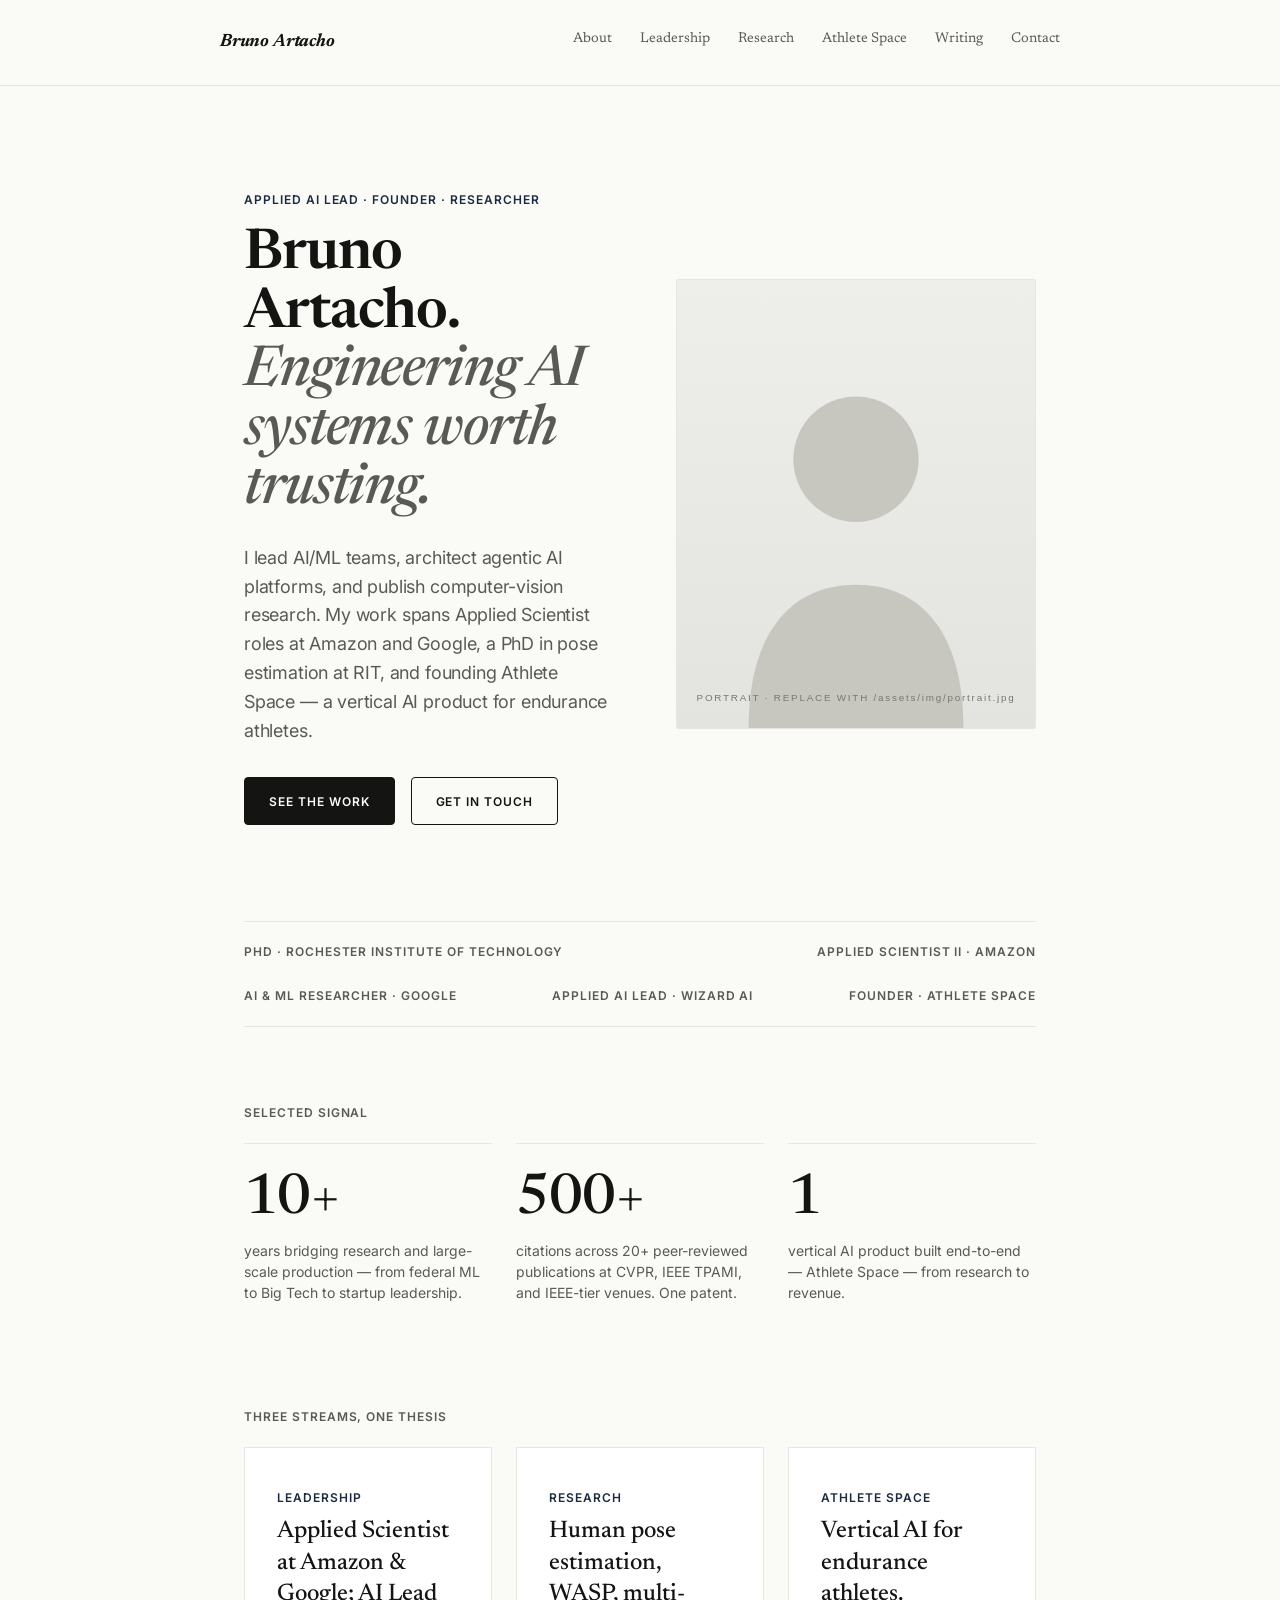
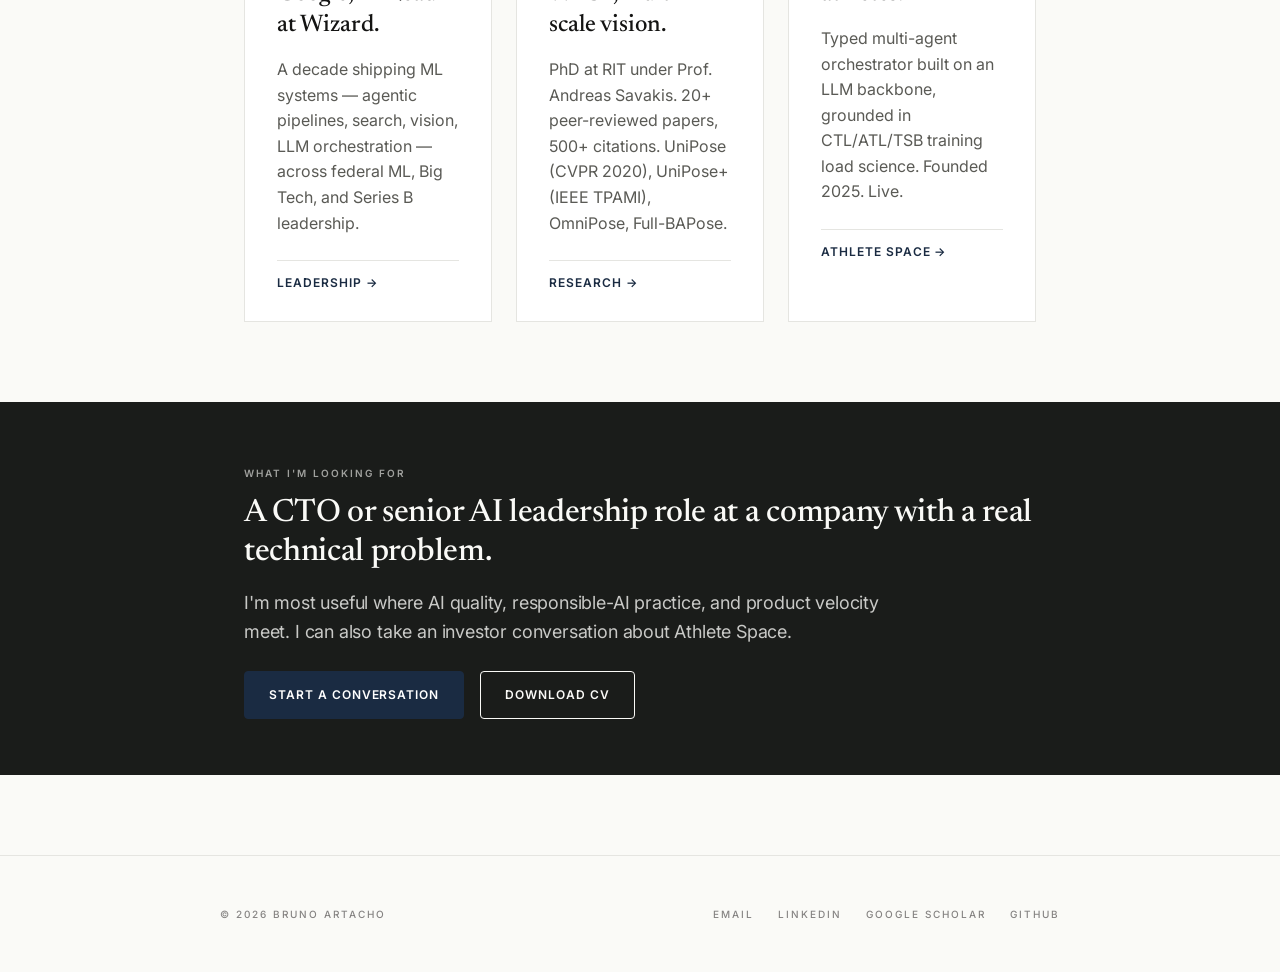
==== index.html @ 6387c923 "Initial site" ====
<!DOCTYPE html>
<html lang="en">
<head>
  <meta charset="UTF-8">
  <meta name="viewport" content="width=device-width, initial-scale=1">
  <title>Bruno Artacho — Applied AI Lead · Founder · Researcher</title>
  <meta name="description" content="Bruno Artacho — Applied AI Lead & Principal Scientist at Wizard AI, founder of Athlete Space, and computer-vision researcher (PhD, RIT). I architect agentic AI platforms, ship production ML systems, and translate research into revenue.">
  <meta property="og:title" content="Bruno Artacho — Applied AI Lead · Founder · Researcher">
  <meta property="og:description" content="Applied AI Lead & Principal Scientist at Wizard AI, founder of Athlete Space, and computer-vision researcher. I architect agentic AI platforms and translate research into revenue.">
  <meta property="og:type" content="website">
  <meta property="og:url" content="https://brunoartacho.com/">
  <link rel="canonical" href="https://brunoartacho.com/">
  <link rel="preconnect" href="https://fonts.googleapis.com">
  <link rel="preconnect" href="https://fonts.gstatic.com" crossorigin>
  <link rel="stylesheet" href="https://fonts.googleapis.com/css2?family=Inter:wght@400;500;600&family=Newsreader:ital,opsz,wght@0,6..72,400;0,6..72,500;0,6..72,600;1,6..72,500&family=Material+Symbols+Outlined:opsz,wght,FILL,GRAD@24,400,0,0&display=swap">
  <link rel="stylesheet" href="/assets/css/site.css">
  <link rel="icon" type="image/svg+xml" href="/favicon.svg">
  <link rel="alternate icon" type="image/x-icon" href="/favicon.ico">
  <link rel="apple-touch-icon" href="/apple-touch-icon.png">
</head>
<body>

  <!-- NAV -->
  <header class="nav">
    <div class="container nav-inner">
      <a class="nav-brand" href="/">Bruno Artacho</a>
      <nav class="nav-links" aria-label="Primary">
        <a href="/about.html">About</a>
        <a href="/leadership.html">Leadership</a>
        <a href="/research.html">Research</a>
        <a href="/athletespace.html">Athlete Space</a>
        <a href="/writing.html">Writing</a>
        <a href="/contact.html">Contact</a>
      </nav>
      <button class="nav-toggle" aria-label="Menu" aria-expanded="false">
        <span class="material-symbols-outlined">menu</span>
      </button>
    </div>
  </header>

  <main class="container">

    <!-- HERO -->
    <section class="home-hero">
      <div>
        <p class="label-caps home-hero__eyebrow">Applied AI Lead · Founder · Researcher</p>
        <h1 class="headline-xl home-hero__headline">
          Bruno Artacho.
          <br>
          <em>Engineering AI systems worth trusting.</em>
        </h1>
        <p class="body-lg home-hero__sub">
          I lead AI/ML teams, architect agentic AI platforms, and publish computer-vision research. My work spans Applied Scientist roles at Amazon and Google, a PhD in pose estimation at RIT, and founding Athlete Space — a vertical AI product for endurance athletes.
        </p>
        <div class="flex gap-16 mt-32 flex-wrap">
          <a class="btn btn--primary" href="/leadership.html">See the work</a>
          <a class="btn btn--ghost" href="/contact.html">Get in touch</a>
        </div>
      </div>
      <div>
        <img class="portrait" src="/assets/img/portrait.jpg" onerror="this.onerror=null;this.src='/assets/img/portrait.svg';" alt="Bruno Artacho portrait" loading="eager">
      </div>
    </section>

    <!-- CREDENTIAL STRIP -->
    <section class="credstrip label-caps">
      <span>PhD · Rochester Institute of Technology</span>
      <span>Applied Scientist II · Amazon</span>
      <span>AI &amp; ML Researcher · Google</span>
      <span>Applied AI Lead · Wizard AI</span>
      <span>Founder · Athlete Space</span>
    </section>

    <!-- METRICS -->
    <section class="section">
      <p class="label-caps muted mb-24">Selected signal</p>
      <div class="metrics">
        <div class="metric">
          <div class="metric__num">10+</div>
          <div class="metric__label">years bridging research and large-scale production — from federal ML to Big Tech to startup leadership.</div>
        </div>
        <div class="metric">
          <div class="metric__num">500+</div>
          <div class="metric__label">citations across 20+ peer-reviewed publications at CVPR, IEEE TPAMI, and IEEE-tier venues. One patent.</div>
        </div>
        <div class="metric">
          <div class="metric__num">1</div>
          <div class="metric__label">vertical AI product built end-to-end — Athlete Space — from research to revenue.</div>
        </div>
      </div>
    </section>

    <!-- PILLARS -->
    <section class="section">
      <p class="label-caps muted mb-24">Three streams, one thesis</p>
      <div class="grid-3">

        <a class="card" href="/leadership.html">
          <p class="label-caps card__eyebrow">Leadership</p>
          <h3 class="headline-md card__title">Applied Scientist at Amazon &amp; Google; AI Lead at Wizard.</h3>
          <p class="card__body">A decade shipping ML systems — agentic pipelines, search, vision, LLM orchestration — across federal ML, Big Tech, and Series B leadership.</p>
          <div class="card__footer">
            <span class="label-caps accent">Leadership →</span>
          </div>
        </a>

        <a class="card" href="/research.html">
          <p class="label-caps card__eyebrow">Research</p>
          <h3 class="headline-md card__title">Human pose estimation, WASP, multi-scale vision.</h3>
          <p class="card__body">PhD at RIT under Prof. Andreas Savakis. 20+ peer-reviewed papers, 500+ citations. UniPose (CVPR 2020), UniPose+ (IEEE TPAMI), OmniPose, Full-BAPose.</p>
          <div class="card__footer">
            <span class="label-caps accent">Research →</span>
          </div>
        </a>

        <a class="card" href="/athletespace.html">
          <p class="label-caps card__eyebrow">Athlete Space</p>
          <h3 class="headline-md card__title">Vertical AI for endurance athletes.</h3>
          <p class="card__body">Typed multi-agent orchestrator built on an LLM backbone, grounded in CTL/ATL/TSB training load science. Founded 2025. Live.</p>
          <div class="card__footer">
            <span class="label-caps accent">Athlete Space →</span>
          </div>
        </a>

      </div>
    </section>

  </main>

  <!-- DARK CLOSING BAND -->
  <section class="band-dark">
    <div class="container">
      <p class="label-caps-sm mb-16" style="color: rgba(250,250,247,0.6);">What I'm looking for</p>
      <h2 class="headline-lg mb-16">A CTO or senior AI leadership role at a company with a real technical problem.</h2>
      <p class="body-lg mb-24" style="max-width: 640px;">
        I'm most useful where AI quality, responsible-AI practice, and product velocity meet. I can also take an investor conversation about Athlete Space.
      </p>
      <div class="flex gap-16 flex-wrap">
        <a class="btn btn--accent" href="/contact.html">Start a conversation</a>
        <a class="btn btn--ghost" href="/cv.pdf" style="color: var(--inverse-text); border-color: var(--inverse-text);" download>Download CV</a>
      </div>
    </div>
  </section>

  <!-- FOOTER -->
  <footer class="footer">
    <div class="container footer-inner">
      <p>© 2026 Bruno Artacho</p>
      <div class="footer-links">
        <a href="mailto:artachobruno@gmail.com">Email</a>
        <a href="https://www.linkedin.com/in/artachobruno/" rel="noopener" target="_blank">LinkedIn</a>
        <a href="https://scholar.google.com/citations?user=PGlJ40EAAAAJ" rel="noopener" target="_blank">Google Scholar</a>
        <a href="https://github.com/BrunoArtacho" rel="noopener" target="_blank">GitHub</a>
      </div>
    </div>
  </footer>

  <script src="/assets/js/nav.js" defer></script>
</body>
</html>
---- assets/css/site.css ----
/* ============================================================
   brunoartacho.com — Executive Technical Brand
   Design system: Sophisticated Minimalism
   Pillars: Technical Authority · Editorial Precision
   ============================================================ */

/* ---------- Design Tokens ---------- */
:root {
  /* Surface / foreground */
  --bg:                 #FAFAF7;  /* off-white canvas */
  --text:               #141413;  /* near-black (warmed very slightly) */
  --text-muted:         #5A5A55;  /* secondary copy */
  --text-faint:         #858382;  /* metadata / captions */
  --rule:               #E5E5E1;  /* hairlines / borders */
  --surface-low:        #F4F4F0;  /* subtle fill (hover, input) */
  --surface-high:       #EEEEEA;
  --inverse:            #1A1C1A;  /* dark closing bands */
  --inverse-text:       #FAFAF7;

  /* Accent */
  --accent:             #1A2B42;  /* midnight blue */
  --accent-rule:        rgba(26, 43, 66, 0.12);

  /* Semantic */
  --link:               var(--text);
  --link-hover:         var(--accent);

  /* Layout */
  --container:          840px;
  --gutter:             24px;
  --section-gap:        80px;
  --component-gap:      24px;

  /* Radii */
  --r-sm:   2px;
  --r-md:   4px;
  --r-lg:   8px;

  /* Type */
  --ff-serif: "Newsreader", Georgia, "Times New Roman", serif;
  --ff-sans:  "Inter", -apple-system, BlinkMacSystemFont, "Helvetica Neue", Arial, sans-serif;
}

/* ---------- Reset / Base ---------- */
*, *::before, *::after { box-sizing: border-box; }
html { -webkit-text-size-adjust: 100%; scroll-behavior: smooth; }
body {
  margin: 0;
  background: var(--bg);
  color: var(--text);
  font-family: var(--ff-sans);
  font-size: 16px;
  line-height: 1.6;
  -webkit-font-smoothing: antialiased;
  -moz-osx-font-smoothing: grayscale;
  font-feature-settings: "kern" 1, "liga" 1;
}
img, svg { max-width: 100%; display: block; }
a { color: var(--link); text-decoration: none; transition: color 160ms ease; }
a:hover { color: var(--link-hover); }
ul, ol { padding-left: 20px; margin: 0 0 1em; }
li { margin-bottom: 6px; }
hr { border: 0; border-top: 1px solid var(--rule); margin: 40px 0; }
button { font-family: inherit; cursor: pointer; }

/* ---------- Typography ---------- */
.headline-xl {
  font-family: var(--ff-serif);
  font-size: 48px;
  font-weight: 600;
  line-height: 1.1;
  letter-spacing: -0.02em;
  margin: 0;
}
.headline-lg {
  font-family: var(--ff-serif);
  font-size: 32px;
  font-weight: 500;
  line-height: 1.2;
  letter-spacing: -0.01em;
  margin: 0;
}
.headline-md {
  font-family: var(--ff-serif);
  font-size: 24px;
  font-weight: 500;
  line-height: 1.3;
  margin: 0;
}
.body-lg {
  font-size: 18px;
  line-height: 1.6;
  letter-spacing: -0.01em;
  font-weight: 400;
}
.body-md {
  font-size: 16px;
  line-height: 1.6;
  font-weight: 400;
}
.body-sm {
  font-size: 14px;
  line-height: 1.6;
  font-weight: 400;
}
.label-caps {
  font-size: 12px;
  line-height: 1;
  font-weight: 600;
  letter-spacing: 0.08em;
  text-transform: uppercase;
}
.label-caps-sm {
  font-size: 10px;
  line-height: 1;
  font-weight: 600;
  letter-spacing: 0.2em;
  text-transform: uppercase;
}
.italic-serif { font-family: var(--ff-serif); font-style: italic; }

.muted      { color: var(--text-muted); }
.faint      { color: var(--text-faint); }
.accent     { color: var(--accent); }

/* Selection */
::selection { background: #D4E3FF; color: var(--text); }

/* ---------- Layout primitives ---------- */
.container {
  max-width: var(--container);
  margin: 0 auto;
  padding: 0 var(--gutter);
  width: 100%;
}
.section {
  margin-top: var(--section-gap);
  margin-bottom: var(--section-gap);
}
.section-top { margin-top: var(--section-gap); }
.section-bot { margin-bottom: var(--section-gap); }

/* ---------- Navigation ---------- */
.nav {
  position: sticky;
  top: 0;
  z-index: 50;
  background: var(--bg);
  border-bottom: 1px solid var(--rule);
}
.nav-inner {
  display: flex;
  align-items: center;
  justify-content: space-between;
  padding: 28px 0;
}
.nav-brand {
  font-family: var(--ff-serif);
  font-style: italic;
  font-weight: 700;
  font-size: 18px;
  color: var(--text);
  letter-spacing: -0.01em;
}
.nav-links {
  display: flex;
  gap: 28px;
  align-items: center;
}
.nav-links a {
  font-family: var(--ff-serif);
  font-size: 14px;
  color: var(--text-muted);
  padding-bottom: 4px;
  border-bottom: 2px solid transparent;
  transition: color 160ms ease, border-color 160ms ease;
}
.nav-links a:hover { color: var(--text); }
.nav-links a.is-active {
  color: var(--text);
  border-bottom-color: var(--accent);
}
.nav-toggle {
  display: none;
  background: transparent;
  border: 0;
  padding: 4px;
  color: var(--text);
}
@media (max-width: 760px) {
  .nav-links { display: none; }
  .nav-links.open {
    display: flex;
    position: absolute;
    top: 100%;
    left: 0;
    right: 0;
    flex-direction: column;
    gap: 0;
    background: var(--bg);
    padding: 8px 24px 24px;
    border-bottom: 1px solid var(--rule);
  }
  .nav-links.open a {
    padding: 14px 0;
    border-bottom: 1px solid var(--rule);
    width: 100%;
  }
  .nav-links.open a.is-active { border-bottom-color: var(--accent); }
  .nav-toggle { display: inline-flex; }
}

/* ---------- Page hero ---------- */
.hero {
  padding-top: 80px;
  padding-bottom: var(--section-gap);
}
.hero h1 { margin-bottom: 20px; }
.hero .lede {
  max-width: 640px;
  color: var(--text-muted);
}

/* ---------- Home hero split ---------- */
.home-hero {
  padding-top: 96px;
  padding-bottom: 96px;
  display: grid;
  grid-template-columns: 1fr 360px;
  gap: 64px;
  align-items: center;
}
@media (max-width: 760px) {
  .home-hero {
    grid-template-columns: 1fr;
    padding-top: 56px;
    padding-bottom: 48px;
    gap: 40px;
  }
}
.home-hero__eyebrow {
  color: var(--accent);
  margin-bottom: 20px;
}
.home-hero__headline {
  font-size: 56px;
  line-height: 1.05;
  letter-spacing: -0.02em;
}
@media (max-width: 760px) { .home-hero__headline { font-size: 40px; } }
.home-hero__headline em {
  font-style: italic;
  font-weight: 500;
  color: var(--text-muted);
}
.home-hero__sub {
  margin-top: 24px;
  color: var(--text-muted);
  max-width: 520px;
}
.portrait {
  aspect-ratio: 4 / 5;
  width: 100%;
  max-width: 360px;
  background: var(--surface-low);
  border: 1px solid var(--rule);
  border-radius: var(--r-sm);
  object-fit: cover;
  object-position: center 20%;
}

/* ---------- Credential strip ---------- */
.credstrip {
  border-top: 1px solid var(--rule);
  border-bottom: 1px solid var(--rule);
  padding: 24px 0;
  display: flex;
  flex-wrap: wrap;
  gap: 32px 48px;
  justify-content: space-between;
  color: var(--text-muted);
}
.credstrip span { white-space: nowrap; }

/* ---------- Metric / stat blocks ---------- */
.metrics {
  display: grid;
  grid-template-columns: repeat(3, 1fr);
  gap: 24px;
}
@media (max-width: 760px) { .metrics { grid-template-columns: 1fr; } }
.metric {
  padding: 28px 0;
  border-top: 1px solid var(--rule);
}
.metric__num {
  font-family: var(--ff-serif);
  font-size: 56px;
  line-height: 1;
  letter-spacing: -0.02em;
  font-weight: 500;
  color: var(--text);
  margin-bottom: 12px;
}
.metric__label {
  color: var(--text-muted);
  font-size: 14px;
  line-height: 1.5;
}

/* ---------- Card ---------- */
.card {
  border: 1px solid var(--rule);
  background: #fff;
  padding: 32px;
  transition: background 160ms ease, border-color 160ms ease;
}
.card:hover {
  background: var(--surface-low);
  border-color: #D9D9D3;
}
.card__eyebrow {
  color: var(--accent);
  margin-bottom: 12px;
}
.card__title {
  margin-bottom: 8px;
}
.card__meta {
  color: var(--text-faint);
  margin-bottom: 16px;
}
.card__body { color: var(--text-muted); }
.card__footer {
  margin-top: 24px;
  padding-top: 16px;
  border-top: 1px solid var(--rule);
  display: flex;
  justify-content: space-between;
  align-items: center;
}

/* ---------- Grid helpers ---------- */
.grid-2 { display: grid; grid-template-columns: repeat(2, 1fr); gap: var(--component-gap); }
.grid-3 { display: grid; grid-template-columns: repeat(3, 1fr); gap: var(--component-gap); }
@media (max-width: 760px) {
  .grid-2, .grid-3 { grid-template-columns: 1fr; }
}

/* ---------- Buttons ---------- */
.btn {
  display: inline-flex;
  align-items: center;
  justify-content: center;
  gap: 8px;
  height: 48px;
  padding: 0 24px;
  font-size: 12px;
  font-weight: 600;
  letter-spacing: 0.08em;
  text-transform: uppercase;
  border-radius: var(--r-md);
  transition: opacity 160ms ease, background 160ms ease, color 160ms ease, border-color 160ms ease;
  white-space: nowrap;
}
.btn--primary {
  background: var(--text);
  color: var(--bg);
  border: 1px solid var(--text);
}
.btn--primary:hover { opacity: 0.9; color: var(--bg); }
.btn--ghost {
  background: transparent;
  color: var(--text);
  border: 1px solid var(--text);
}
.btn--ghost:hover { background: var(--text); color: var(--bg); }
.btn--accent {
  background: var(--accent);
  color: #fff;
  border: 1px solid var(--accent);
}
.btn--accent:hover { opacity: 0.92; color: #fff; }

/* ---------- Tags / pills ---------- */
.tag {
  display: inline-block;
  padding: 4px 10px;
  border-radius: var(--r-sm);
  font-size: 11px;
  font-weight: 500;
  letter-spacing: 0.04em;
  background: rgba(26, 43, 66, 0.06);
  color: var(--accent);
  border: 1px solid var(--accent-rule);
}
.chip-active {
  display: inline-block;
  padding: 4px 10px;
  border-radius: 999px;
  background: var(--accent);
  color: #fff;
  font-size: 10px;
  font-weight: 600;
  letter-spacing: 0.2em;
  text-transform: uppercase;
}

/* ---------- Dark closing band ---------- */
.band-dark {
  background: var(--inverse);
  color: var(--inverse-text);
  padding: 56px 0;
  margin-top: var(--section-gap);
}
.band-dark h2 {
  color: var(--inverse-text);
  margin-bottom: 16px;
}
.band-dark p { color: rgba(250, 250, 247, 0.78); }

/* ---------- Footer ---------- */
.footer {
  border-top: 1px solid var(--rule);
  margin-top: var(--section-gap);
}
.footer-inner {
  display: flex;
  flex-wrap: wrap;
  gap: 24px;
  align-items: center;
  justify-content: space-between;
  padding: 40px 0;
}
.footer-inner p,
.footer-inner a {
  font-size: 10px;
  font-weight: 500;
  letter-spacing: 0.2em;
  text-transform: uppercase;
  color: var(--text-faint);
}
.footer-links {
  display: flex;
  gap: 24px;
  flex-wrap: wrap;
}
.footer-links a:hover { color: var(--text); }

/* ---------- Experience / timeline rows ---------- */
.timeline-row {
  display: grid;
  grid-template-columns: 180px 1fr;
  gap: 40px;
  padding: 40px 0;
  border-top: 1px solid var(--rule);
}
.timeline-row:last-child { border-bottom: 1px solid var(--rule); }
@media (max-width: 760px) {
  .timeline-row { grid-template-columns: 1fr; gap: 12px; }
}
.timeline-row__meta {
  color: var(--text-faint);
  font-size: 12px;
  line-height: 1.5;
}
.timeline-row__meta .period {
  font-weight: 600;
  letter-spacing: 0.06em;
  color: var(--text);
  margin-bottom: 6px;
  display: block;
  text-transform: uppercase;
  font-size: 11px;
}

/* ---------- Essay list ---------- */
.essay-row {
  display: flex;
  justify-content: space-between;
  align-items: baseline;
  gap: 48px;
  padding: 32px 8px;
  margin: 0 -8px;
  border-bottom: 1px solid var(--rule);
  cursor: pointer;
  transition: background 160ms ease;
}
.essay-row:hover { background: var(--surface-low); }
.essay-row__meta {
  display: flex;
  align-items: center;
  gap: 12px;
  margin-bottom: 10px;
  color: var(--text-faint);
}
.essay-row__meta .dot {
  width: 4px; height: 4px;
  background: var(--text-faint);
  border-radius: 999px;
}
.essay-row__arrow {
  color: var(--text-faint);
  transition: color 160ms ease, transform 160ms ease;
}
.essay-row:hover .essay-row__arrow {
  color: var(--accent);
  transform: translateX(4px);
}
@media (max-width: 760px) {
  .essay-row { flex-direction: column; gap: 8px; }
  .essay-row__arrow { display: none; }
}

/* ---------- Research paper blocks ---------- */
.paper {
  padding: 48px 0;
  border-top: 1px solid var(--rule);
  display: grid;
  grid-template-columns: 1fr;
  gap: 24px;
}
.paper:last-child { border-bottom: 1px solid var(--rule); }
.paper__venue {
  color: var(--accent);
  margin-bottom: 4px;
}
.paper__title { margin-bottom: 8px; }
.paper__authors {
  color: var(--text-faint);
  font-size: 14px;
  margin-bottom: 16px;
}
.paper__authors strong { color: var(--text); font-weight: 600; }
.paper__abstract { color: var(--text-muted); margin-bottom: 16px; }
.paper__metrics {
  display: flex;
  gap: 32px;
  flex-wrap: wrap;
  margin-bottom: 20px;
  color: var(--text-faint);
  font-size: 13px;
}
.paper__metrics strong { color: var(--text); font-weight: 600; }
.paper__links { display: flex; gap: 20px; flex-wrap: wrap; }
.paper__links a {
  font-size: 12px;
  font-weight: 600;
  letter-spacing: 0.08em;
  text-transform: uppercase;
  color: var(--accent);
  border-bottom: 1px solid transparent;
  padding-bottom: 2px;
}
.paper__links a:hover { border-bottom-color: var(--accent); }

/* ---------- Product preview / AS ---------- */
.product-preview {
  background: var(--surface-low);
  border: 1px solid var(--rule);
  aspect-ratio: 4 / 3;
  display: flex;
  align-items: center;
  justify-content: center;
  color: var(--text-faint);
  font-size: 12px;
  letter-spacing: 0.1em;
  text-transform: uppercase;
  text-align: center;
  padding: 16px;
}

/* ---------- Contact intent cards ---------- */
.intent-card {
  border: 1px solid var(--rule);
  background: #fff;
  padding: 32px;
  display: flex;
  flex-direction: column;
  justify-content: space-between;
  min-height: 320px;
  transition: background 160ms ease;
}
.intent-card:hover { background: var(--surface-low); }
.intent-card__eyebrow { color: var(--accent); margin-bottom: 20px; }

/* ---------- Utility ---------- */
.mt-0 { margin-top: 0 !important; }
.mt-8 { margin-top: 8px; }
.mt-12 { margin-top: 12px; }
.mt-16 { margin-top: 16px; }
.mt-20 { margin-top: 20px; }
.mt-24 { margin-top: 24px; }
.mt-32 { margin-top: 32px; }
.mt-40 { margin-top: 40px; }
.mt-48 { margin-top: 48px; }
.mt-64 { margin-top: 64px; }
.mt-80 { margin-top: 80px; }
.mb-0 { margin-bottom: 0 !important; }
.mb-8 { margin-bottom: 8px; }
.mb-12 { margin-bottom: 12px; }
.mb-16 { margin-bottom: 16px; }
.mb-20 { margin-bottom: 20px; }
.mb-24 { margin-bottom: 24px; }
.mb-32 { margin-bottom: 32px; }
.mb-40 { margin-bottom: 40px; }
.mb-48 { margin-bottom: 48px; }
.mb-64 { margin-bottom: 64px; }
.mb-80 { margin-bottom: 80px; }
.text-center { text-align: center; }
.flex { display: flex; }
.items-center { align-items: center; }
.justify-between { justify-content: space-between; }
.gap-8 { gap: 8px; }
.gap-12 { gap: 12px; }
.gap-16 { gap: 16px; }
.gap-24 { gap: 24px; }
.gap-32 { gap: 32px; }
.max-640 { max-width: 640px; }
.flex-col { flex-direction: column; }
.flex-wrap { flex-wrap: wrap; }
.rule-top { border-top: 1px solid var(--rule); padding-top: 40px; }
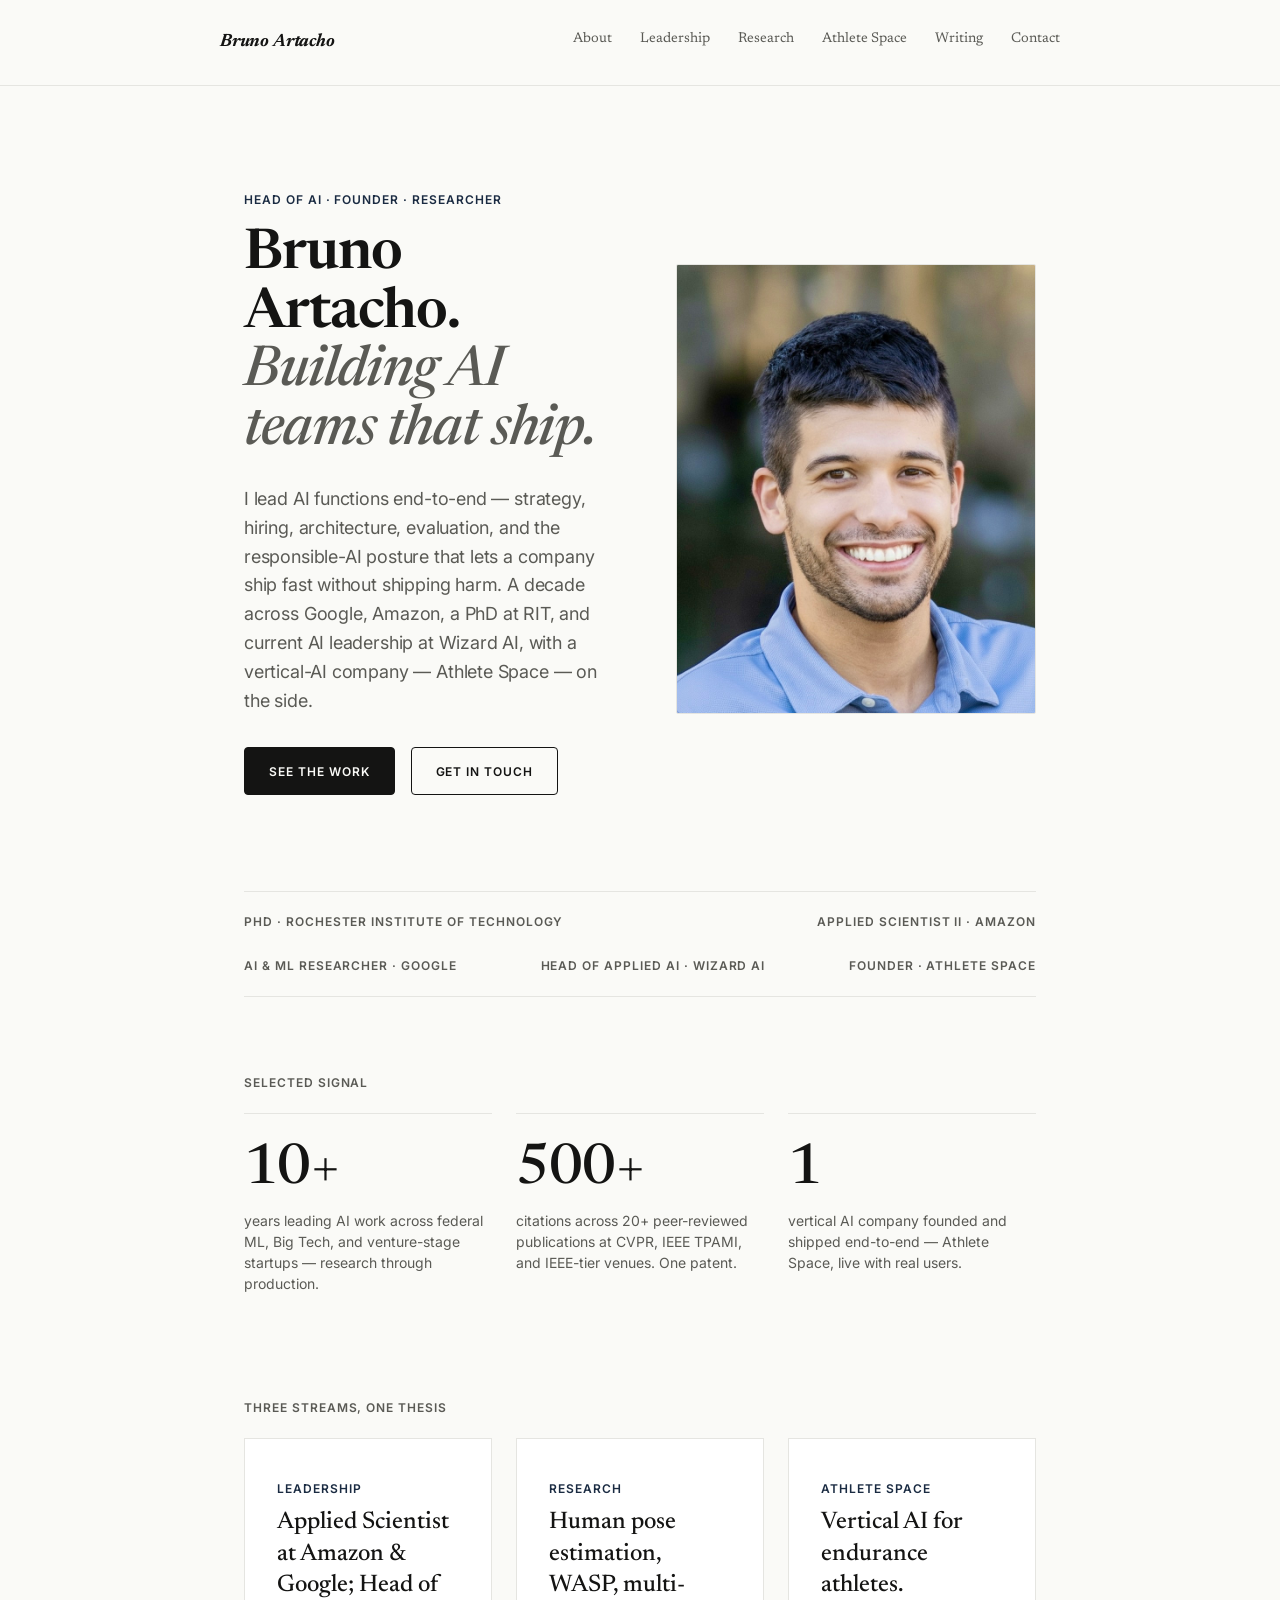
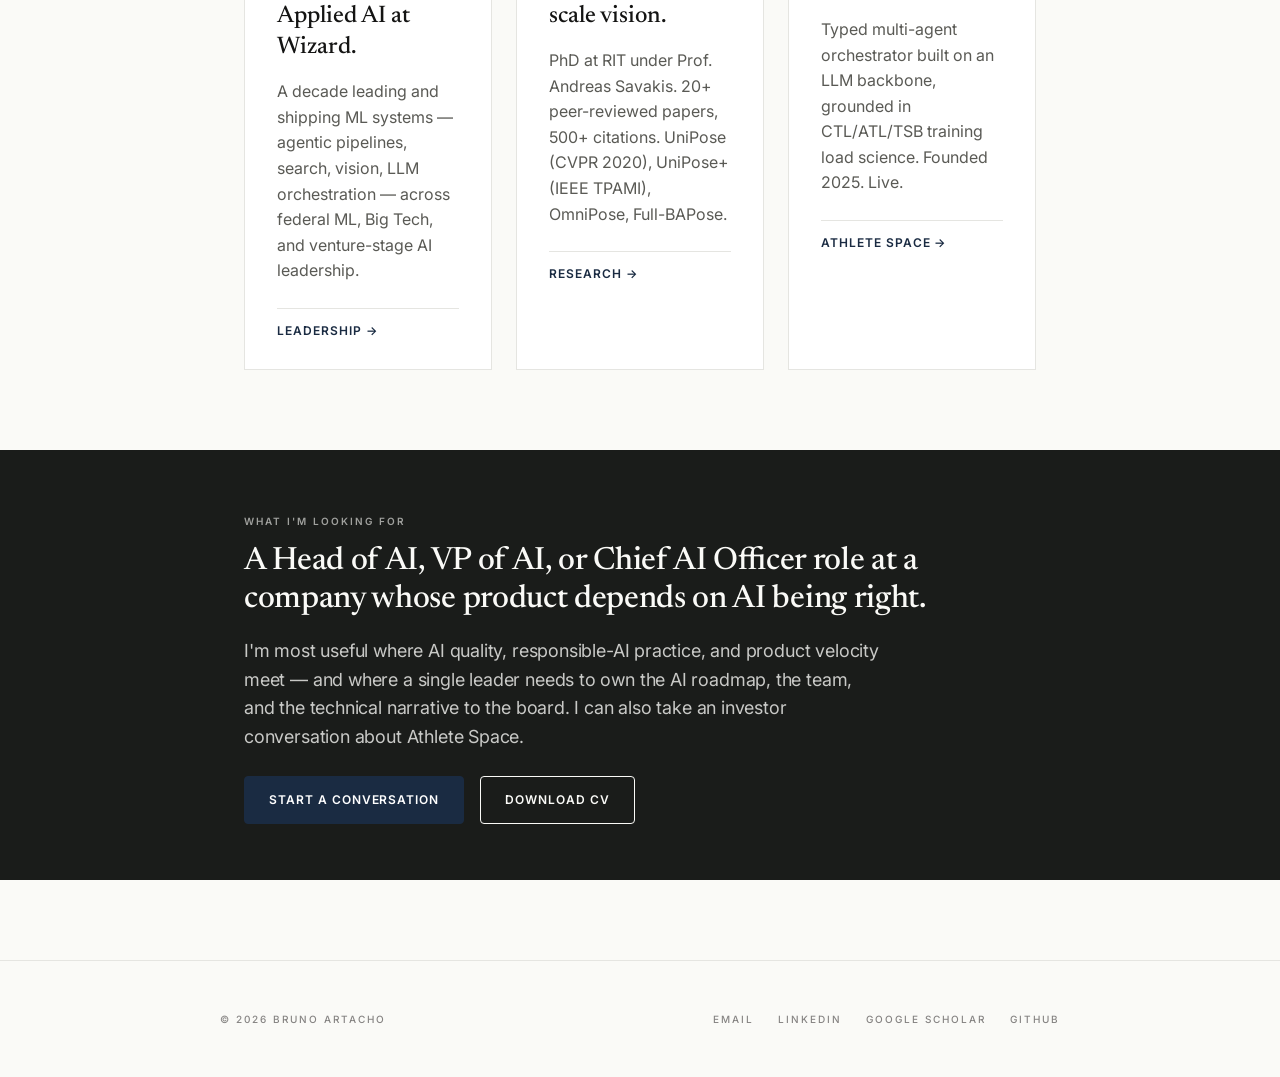
==== commit fc562582: "Reposition site for Head of AI / VP of AI / Chief AI Officer roles - Index: refresh hero eyebrow, he" ====
--- a/index.html
+++ b/index.html
@@ -3,10 +3,10 @@
 <head>
   <meta charset="UTF-8">
   <meta name="viewport" content="width=device-width, initial-scale=1">
-  <title>Bruno Artacho — Applied AI Lead · Founder · Researcher</title>
-  <meta name="description" content="Bruno Artacho — Applied AI Lead & Principal Scientist at Wizard AI, founder of Athlete Space, and computer-vision researcher (PhD, RIT). I architect agentic AI platforms, ship production ML systems, and translate research into revenue.">
-  <meta property="og:title" content="Bruno Artacho — Applied AI Lead · Founder · Researcher">
-  <meta property="og:description" content="Applied AI Lead & Principal Scientist at Wizard AI, founder of Athlete Space, and computer-vision researcher. I architect agentic AI platforms and translate research into revenue.">
+  <title>Bruno Artacho — Head of AI · Founder · Researcher</title>
+  <meta name="description" content="Bruno Artacho — AI leader and computer-vision researcher (PhD, RIT). Applied Scientist at Amazon and Google, Head of Applied AI & Principal Scientist at Wizard AI, founder of Athlete Space. I build and lead AI teams that ship agentic systems in production. Open to Head of AI, VP of AI, and Chief AI Officer roles.">
+  <meta property="og:title" content="Bruno Artacho — Head of AI · Founder · Researcher">
+  <meta property="og:description" content="AI leader and researcher — Amazon, Google, Wizard AI, founder of Athlete Space. I build and lead AI teams that ship agentic systems in production.">
   <meta property="og:type" content="website">
   <meta property="og:url" content="https://brunoartacho.com/">
   <link rel="canonical" href="https://brunoartacho.com/">
@@ -43,14 +43,14 @@
     <!-- HERO -->
     <section class="home-hero">
       <div>
-        <p class="label-caps home-hero__eyebrow">Applied AI Lead · Founder · Researcher</p>
+        <p class="label-caps home-hero__eyebrow">Head of AI · Founder · Researcher</p>
         <h1 class="headline-xl home-hero__headline">
           Bruno Artacho.
           <br>
-          <em>Engineering AI systems worth trusting.</em>
+          <em>Building AI teams that ship.</em>
         </h1>
         <p class="body-lg home-hero__sub">
-          I lead AI/ML teams, architect agentic AI platforms, and publish computer-vision research. My work spans Applied Scientist roles at Amazon and Google, a PhD in pose estimation at RIT, and founding Athlete Space — a vertical AI product for endurance athletes.
+          I lead AI functions end-to-end — strategy, hiring, architecture, evaluation, and the responsible-AI posture that lets a company ship fast without shipping harm. A decade across Google, Amazon, a PhD at RIT, and current AI leadership at Wizard AI, with a vertical-AI company — Athlete Space — on the side.
         </p>
         <div class="flex gap-16 mt-32 flex-wrap">
           <a class="btn btn--primary" href="/leadership.html">See the work</a>
@@ -67,7 +67,7 @@
       <span>PhD · Rochester Institute of Technology</span>
       <span>Applied Scientist II · Amazon</span>
       <span>AI &amp; ML Researcher · Google</span>
-      <span>Applied AI Lead · Wizard AI</span>
+      <span>Head of Applied AI · Wizard AI</span>
       <span>Founder · Athlete Space</span>
     </section>
 
@@ -77,7 +77,7 @@
       <div class="metrics">
         <div class="metric">
           <div class="metric__num">10+</div>
-          <div class="metric__label">years bridging research and large-scale production — from federal ML to Big Tech to startup leadership.</div>
+          <div class="metric__label">years leading AI work across federal ML, Big Tech, and venture-stage startups — research through production.</div>
         </div>
         <div class="metric">
           <div class="metric__num">500+</div>
@@ -85,7 +85,7 @@
         </div>
         <div class="metric">
           <div class="metric__num">1</div>
-          <div class="metric__label">vertical AI product built end-to-end — Athlete Space — from research to revenue.</div>
+          <div class="metric__label">vertical AI company founded and shipped end-to-end — Athlete Space, live with real users.</div>
         </div>
       </div>
     </section>
@@ -97,8 +97,8 @@
 
         <a class="card" href="/leadership.html">
           <p class="label-caps card__eyebrow">Leadership</p>
-          <h3 class="headline-md card__title">Applied Scientist at Amazon &amp; Google; AI Lead at Wizard.</h3>
-          <p class="card__body">A decade shipping ML systems — agentic pipelines, search, vision, LLM orchestration — across federal ML, Big Tech, and Series B leadership.</p>
+          <h3 class="headline-md card__title">Applied Scientist at Amazon &amp; Google; Head of Applied AI at Wizard.</h3>
+          <p class="card__body">A decade leading and shipping ML systems — agentic pipelines, search, vision, LLM orchestration — across federal ML, Big Tech, and venture-stage AI leadership.</p>
           <div class="card__footer">
             <span class="label-caps accent">Leadership →</span>
           </div>
@@ -131,9 +131,9 @@
   <section class="band-dark">
     <div class="container">
       <p class="label-caps-sm mb-16" style="color: rgba(250,250,247,0.6);">What I'm looking for</p>
-      <h2 class="headline-lg mb-16">A CTO or senior AI leadership role at a company with a real technical problem.</h2>
+      <h2 class="headline-lg mb-16">A Head of AI, VP of AI, or Chief AI Officer role at a company whose product depends on AI being right.</h2>
       <p class="body-lg mb-24" style="max-width: 640px;">
-        I'm most useful where AI quality, responsible-AI practice, and product velocity meet. I can also take an investor conversation about Athlete Space.
+        I'm most useful where AI quality, responsible-AI practice, and product velocity meet — and where a single leader needs to own the AI roadmap, the team, and the technical narrative to the board. I can also take an investor conversation about Athlete Space.
       </p>
       <div class="flex gap-16 flex-wrap">
         <a class="btn btn--accent" href="/contact.html">Start a conversation</a>
